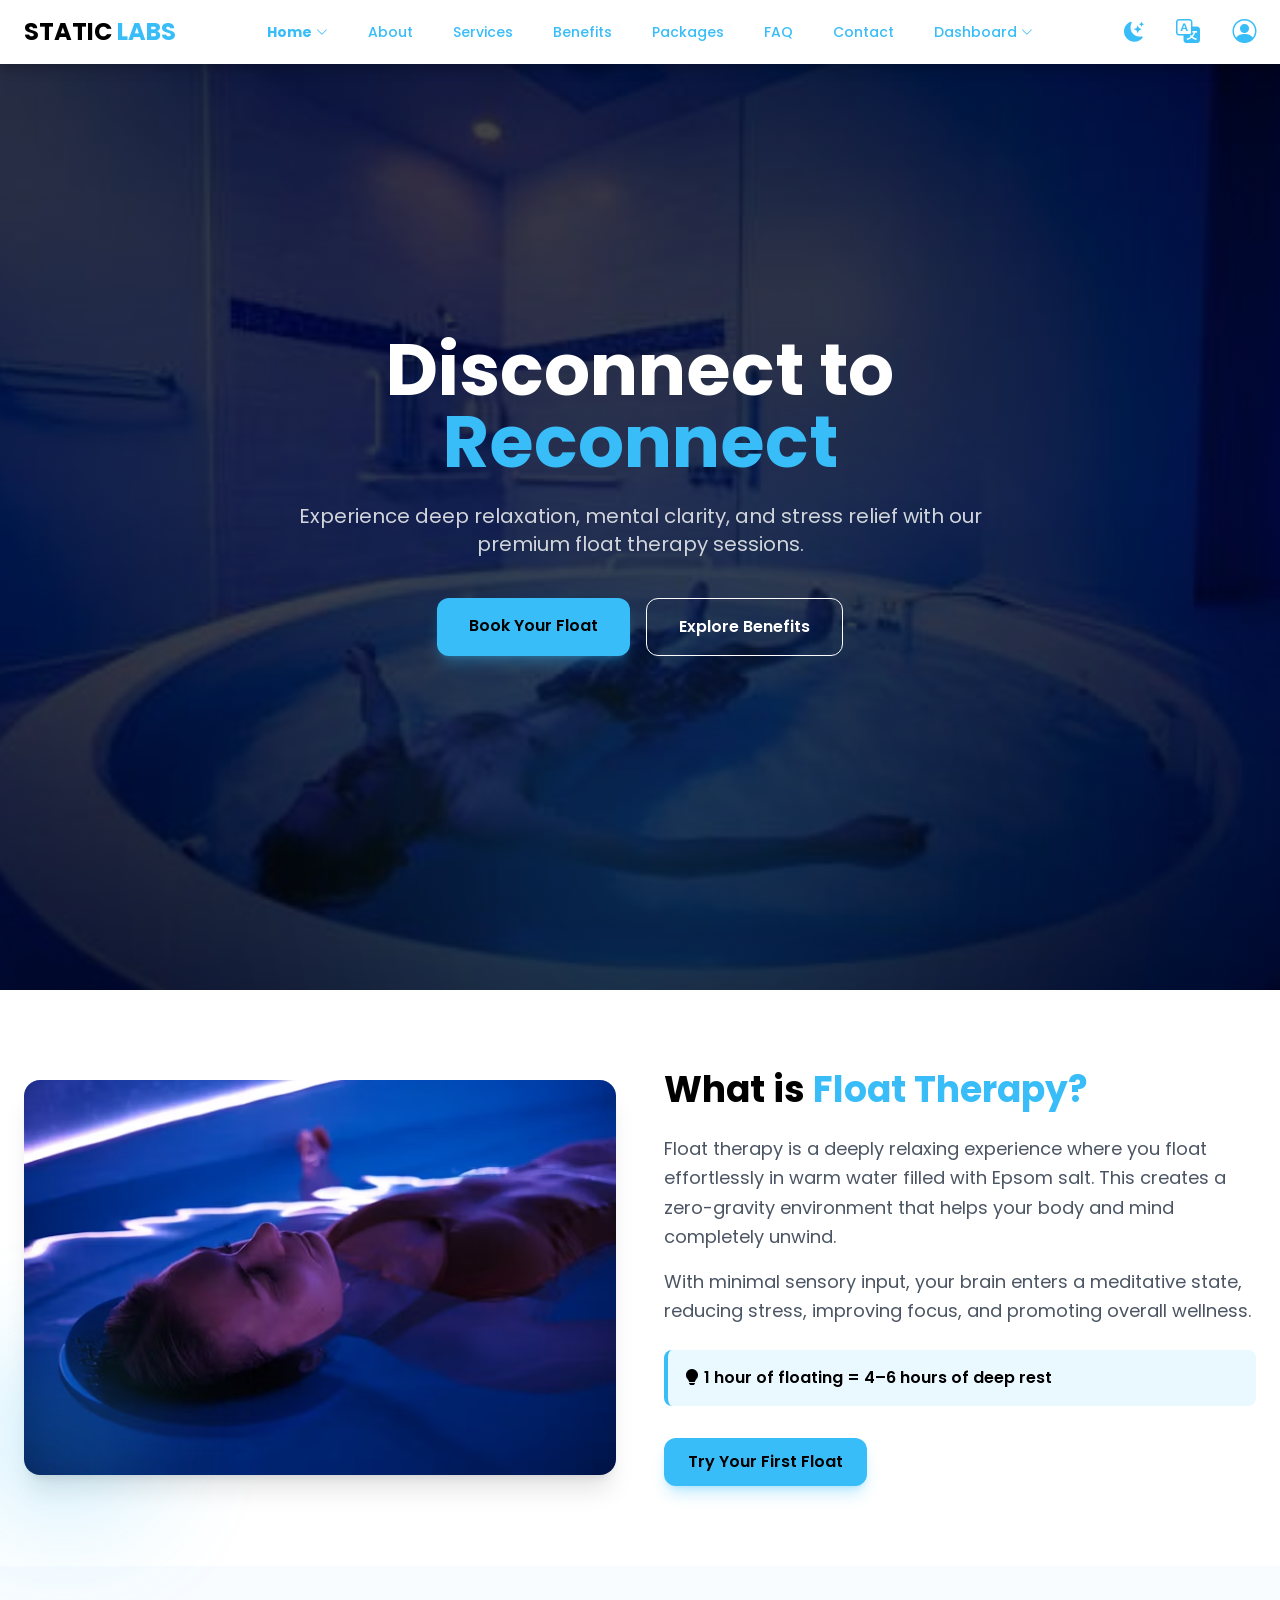
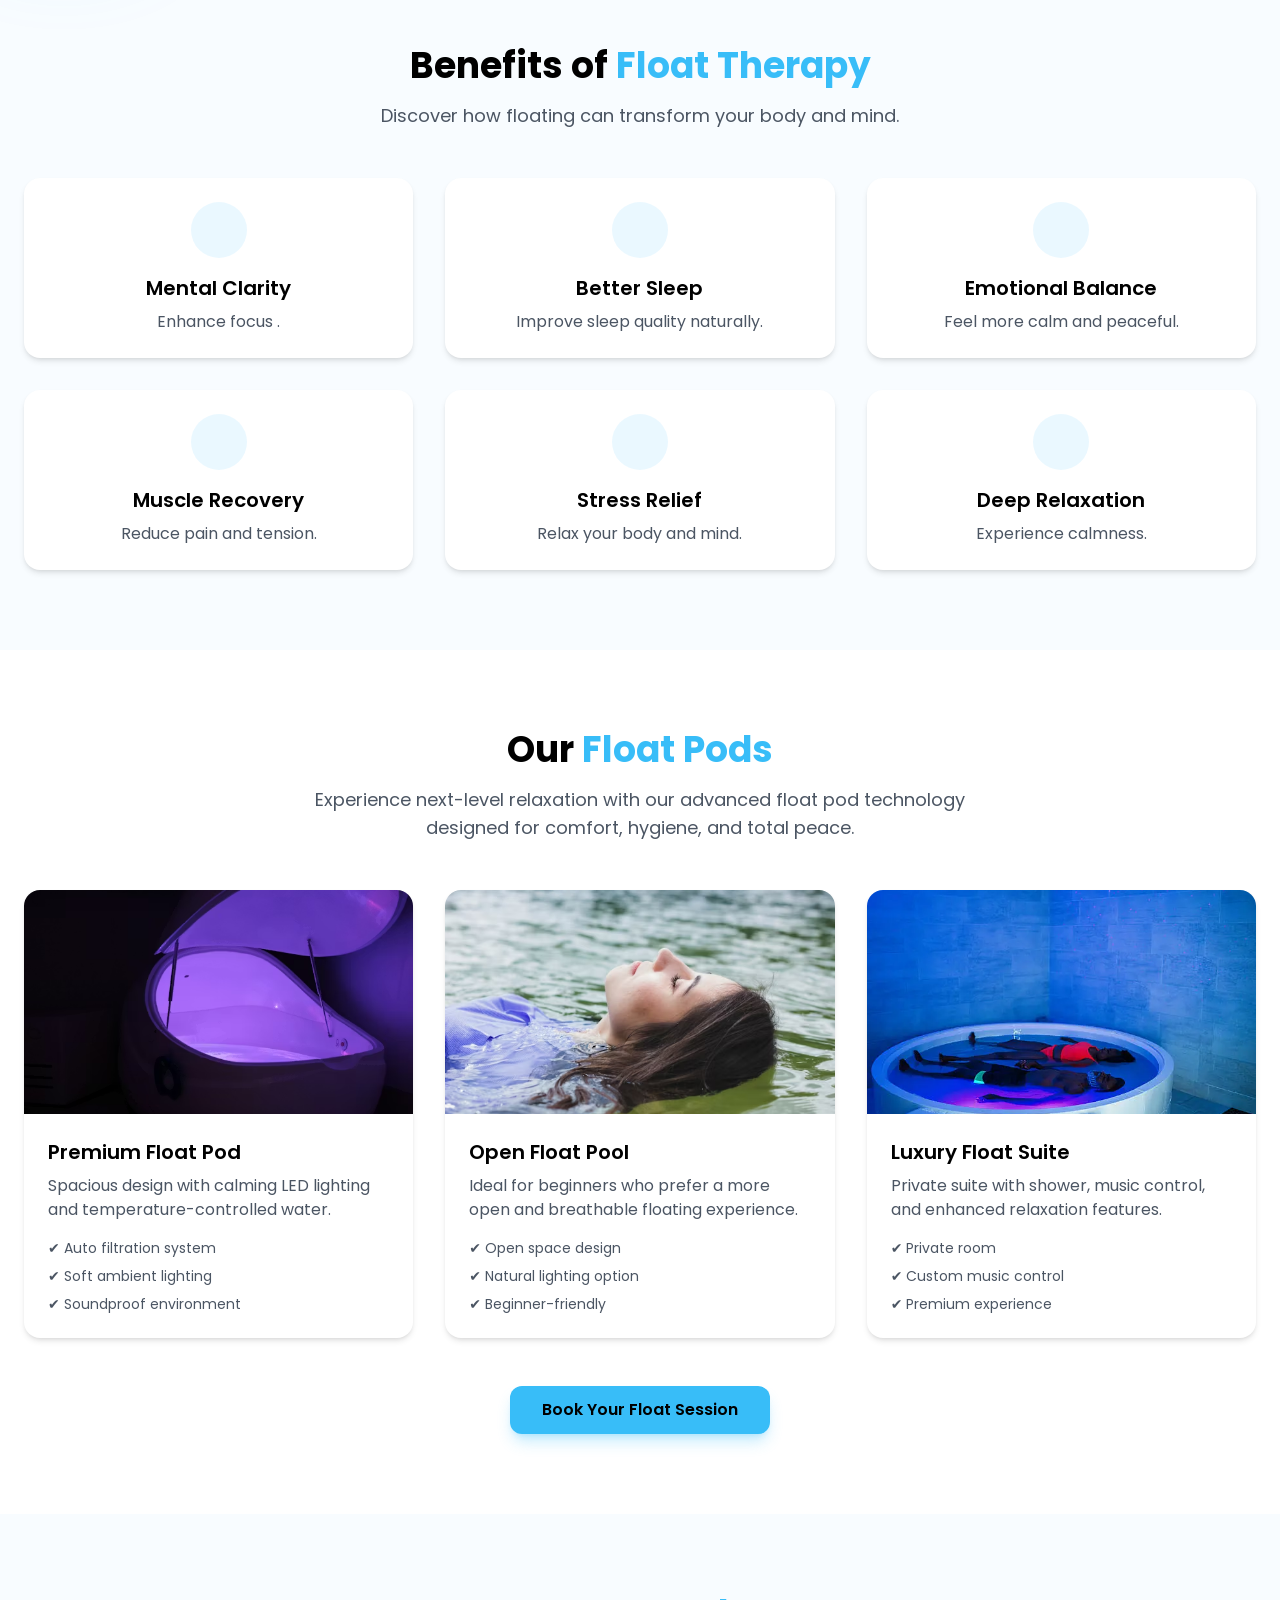
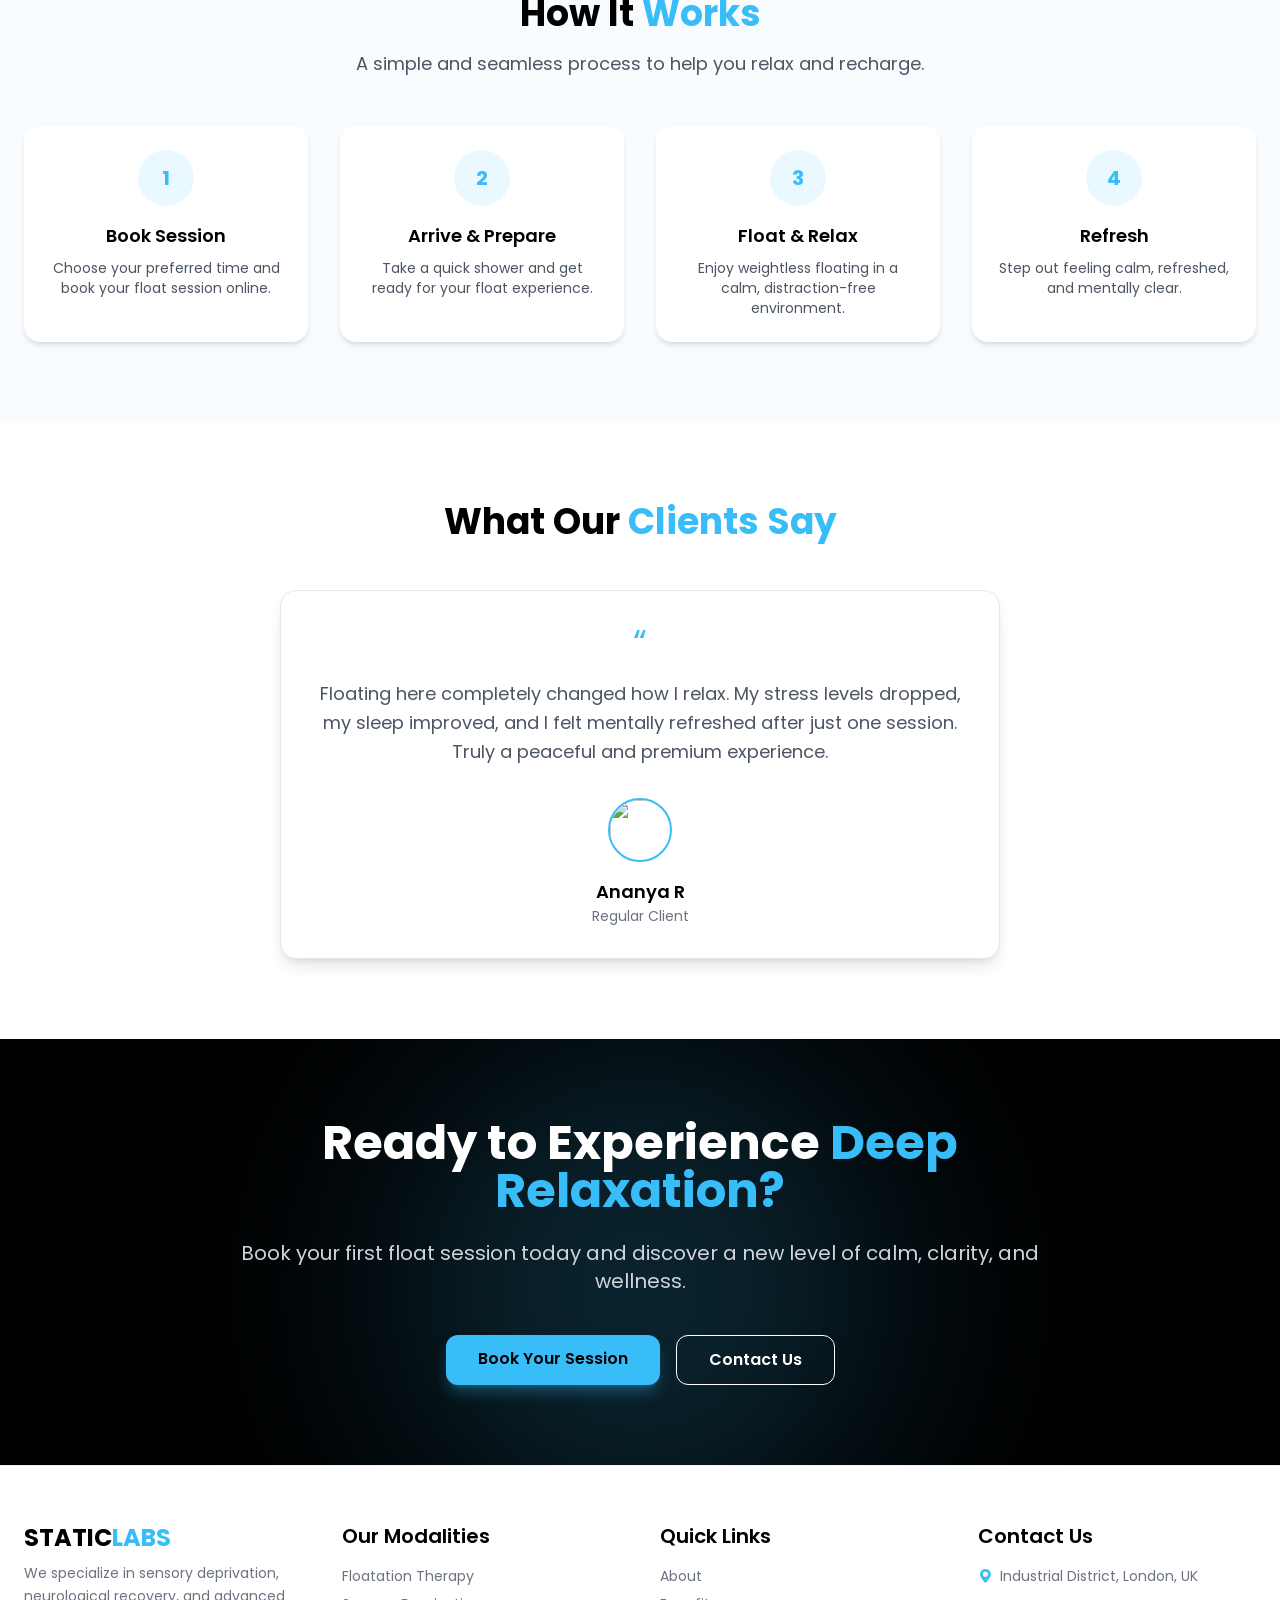
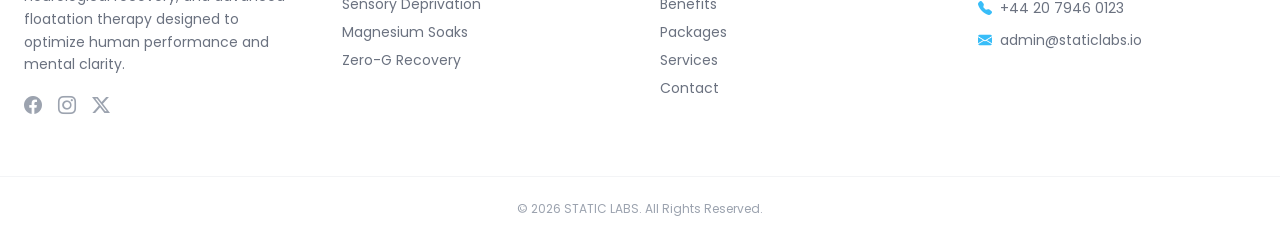
==== float/index.html @ 73366232 "first commit" ====
<!DOCTYPE html>
<html lang="en">

<head>
  <meta charset="UTF-8">
  <meta name="viewport" content="width=device-width, initial-scale=1.0">
  <title>Home1 - Static Labs</title>
  <link rel="icon" href="images/logo.jpeg">
  <script src="tailwind.js"></script>
  <link rel="stylesheet" href="https://cdn.jsdelivr.net/npm/bootstrap-icons@1.11.3/font/bootstrap-icons.min.css">
  <link rel="stylesheet" href="navbar.css">
  <link rel="stylesheet" href="footer.css">
  <link rel="preconnect" href="https://fonts.googleapis.com">
  <link rel="preconnect" href="https://fonts.gstatic.com" crossorigin>
  <script src="https://unpkg.com/lucide@latest"></script>
  <link href="https://fonts.googleapis.com/css2?family=Poppins:wght@300;400;500;600;700&display=swap" rel="stylesheet">
  <style>
    /* RTL */
    .rtl {
      direction: rtl;
    }

    [dir="rtl"] .title {
      margin-right: 20px !important;
    }

    /* THEME TOGGLE */
    :root {
      --home-bg: #ffffff;
      --text-color: #111111;
    }

    [data-theme="dark"] {
      --home-bg: #000000;
      --text-color: #ffffff;
    }

    body {
      background-color: var(--home-bg) !important;
      color: var(--text-color);
      transition: background-color 0.4s ease, color 0.4s ease;
    }

    [data-theme="dark"] section,
    [data-theme="dark"] .card {
      background-color: #000000 !important;
    }

    [data-theme="dark"] .btn,
    [data-theme="dark"] .btn1:hover {
      color: #000000 !important;
    }

    [data-theme="dark"] body,
    [data-theme="dark"] p,
    [data-theme="dark"] h1,
    [data-theme="dark"] h2,
    [data-theme="dark"] h3,
    [data-theme="dark"] h4,
    [data-theme="dark"] h5,
    [data-theme="dark"] h6,
    [data-theme="dark"] span,
    [data-theme="dark"] li,
    [data-theme="dark"] a,
    [data-theme="dark"] label,
    [data-theme="dark"] small,
    [data-theme="dark"] strong,
    [data-theme="dark"] .title {
      color: #ffffff !important;
    }
  </style>
</head>

<body class="font-sans">
  <!-- navbar -->
  <div id="navbar"></div>
  <!-- HERO BANNER -->
<section class="relative min-h-[110vh] flex items-center justify-center bg-black overflow-hidden py-32">

  <!-- Background Image -->
  <img src="images/bg1.jpg"
       class="absolute inset-0 w-full h-full object-cover opacity-50"
       alt="Float Therapy">

  <!-- Overlay Gradient -->
  <div class="absolute inset-0 bg-gradient-to-b from-black/50 via-black/40 to-black/60"></div>

  <!-- Content -->
  <div class="relative z-10 text-center px-6 max-w-3xl">

    <!-- Heading -->
    <h1 class="text-5xl md:text-7xl font-bold text-white leading-tight">
      Disconnect to
      <span class="text-[#38BDF8]">Reconnect</span>
    </h1>

    <!-- Subtext -->
    <p class="mt-6 text-lg md:text-xl text-gray-300">
      Experience deep relaxation, mental clarity, and stress relief with our premium float therapy sessions.
    </p>

    <!-- Buttons -->
    <div class="mt-10 flex flex-col sm:flex-row justify-center gap-4">

      <a href="contact.html"
         class="bg-[#38BDF8] text-black px-8 py-4 rounded-xl font-semibold hover:bg-sky-400 transition shadow-lg shadow-[#38BDF8]/30">
        Book Your Float
      </a>

      <a href="benefits.html"
         class="btn1 border border-white text-white px-8 py-4 rounded-xl font-semibold hover:bg-white hover:text-black transition">
        Explore Benefits
      </a>

    </div>

  </div>

  <!-- Floating Glow -->
  <div class="absolute bottom-[-120px] w-[500px] h-[500px] bg-[#38BDF8] opacity-20 blur-[140px] rounded-full"></div>

</section>
<!-- SECTION1 -->
 <section class="bg-white py-20">
  <div class="max-w-7xl mx-auto px-6 grid md:grid-cols-2 gap-12 items-center">

    <!-- Image -->
    <div class="relative">
      <img src="images/img1.avif"
           alt="Float Therapy"
           class="rounded-2xl shadow-xl">

      <!-- Blue Glow Effect -->
      <div class="absolute -bottom-10 -left-10 w-40 h-40 bg-[#38BDF8] opacity-30 blur-3xl rounded-full"></div>
    </div>

    <!-- Content -->
    <div>
      <h2 class="text-3xl md:text-4xl font-bold text-black leading-tight">
        What is <span class="text-[#38BDF8]">Float Therapy?</span>
      </h2>

      <p class="mt-6 text-gray-600 text-lg leading-relaxed">
        Float therapy is a deeply relaxing experience where you float effortlessly in warm water filled with Epsom salt.
        This creates a zero-gravity environment that helps your body and mind completely unwind.
      </p>

      <p class="mt-4 text-gray-600 text-lg leading-relaxed">
        With minimal sensory input, your brain enters a meditative state, reducing stress, improving focus, and promoting overall wellness.
      </p>

      <!-- Highlight Box -->
      <div class="mt-6 bg-[#38BDF8]/10 border-l-4 border-[#38BDF8] p-4 rounded-lg">
        <p class="text-black font-semibold">
          <i class="bi bi-lightbulb-fill"></i> 1 hour of floating = 4–6 hours of deep rest
        </p>
      </div>

      <!-- CTA -->
      <a href="sign.html"
         class="inline-block mt-8 bg-[#38BDF8] text-black px-6 py-3 rounded-xl font-semibold hover:bg-sky-400 transition shadow-lg shadow-[#38BDF8]/30">
        Try Your First Float
      </a>
    </div>

  </div>
</section>
<!-- SECTION2 -->
 <section id="benefits" class="bg-[#f8fcff] py-20">
  <div class="max-w-7xl mx-auto px-6 text-center">

    <h2 class="text-3xl md:text-4xl font-bold text-black">
      Benefits of <span class="text-[#38BDF8]">Float Therapy</span>
    </h2>

    <p class="mt-4 text-gray-600 text-lg max-w-2xl mx-auto">
      Discover how floating can transform your body and mind.
    </p>

    <div class="mt-12 grid md:grid-cols-2 lg:grid-cols-3 gap-8">

      <!-- Card -->
      <div class="card bg-white p-6 rounded-2xl shadow-md hover:shadow-xl transition">
        <div class="w-14 h-14 flex items-center justify-center rounded-full bg-[#38BDF8]/10 text-[#38BDF8] mx-auto">
          <i data-lucide="brain"></i>
        </div>
        <h3 class="mt-4 text-xl font-semibold text-black">Mental Clarity</h3>
        <p class="mt-2 text-gray-600">Enhance focus .</p>
      </div>

      <!-- Card -->
      <div class="card bg-white p-6 rounded-2xl shadow-md hover:shadow-xl transition">
        <div class="w-14 h-14 flex items-center justify-center rounded-full bg-[#38BDF8]/10 text-[#38BDF8] mx-auto">
          <i data-lucide="moon"></i>
        </div>
        <h3 class="mt-4 text-xl font-semibold text-black">Better Sleep</h3>
        <p class="mt-2 text-gray-600">Improve sleep quality naturally.</p>
      </div>

      <!-- Card -->
      <div class="card bg-white p-6 rounded-2xl shadow-md hover:shadow-xl transition">
        <div class="w-14 h-14 flex items-center justify-center rounded-full bg-[#38BDF8]/10 text-[#38BDF8] mx-auto">
          <i data-lucide="heart"></i>
        </div>
        <h3 class="mt-4 text-xl font-semibold text-black">Emotional Balance</h3>
        <p class="mt-2 text-gray-600">Feel more calm and peaceful.</p>
      </div>

      <!-- Card -->
      <div class="card bg-white p-6 rounded-2xl shadow-md hover:shadow-xl transition">
        <div class="w-14 h-14 flex items-center justify-center rounded-full bg-[#38BDF8]/10 text-[#38BDF8] mx-auto">
          <i data-lucide="activity"></i>
        </div>
        <h3 class="mt-4 text-xl font-semibold text-black">Muscle Recovery</h3>
        <p class="mt-2 text-gray-600">Reduce pain and tension.</p>
      </div>

      <!-- Card -->
      <div class="card bg-white p-6 rounded-2xl shadow-md hover:shadow-xl transition">
        <div class="w-14 h-14 flex items-center justify-center rounded-full bg-[#38BDF8]/10 text-[#38BDF8] mx-auto">
          <i data-lucide="wind"></i>
        </div>
        <h3 class="mt-4 text-xl font-semibold text-black">Stress Relief</h3>
        <p class="mt-2 text-gray-600">Relax your body and mind.</p>
      </div>

      <!-- Card -->
      <div class="card bg-white p-6 rounded-2xl shadow-md hover:shadow-xl transition">
        <div class="w-14 h-14 flex items-center justify-center rounded-full bg-[#38BDF8]/10 text-[#38BDF8] mx-auto">
          <i data-lucide="droplets"></i>
        </div>
        <h3 class="mt-4 text-xl font-semibold text-black">Deep Relaxation</h3>
        <p class="mt-2 text-gray-600">Experience calmness.</p>
      </div>

    </div>

  </div>
</section>
<!-- SECTION3 -->
 <section class="bg-white py-20">
  <div class="max-w-7xl mx-auto px-6 text-center">

    <!-- Heading -->
    <h2 class="text-3xl md:text-4xl  font-bold text-black">
      Our <span class="text-[#38BDF8]">Float Pods</span>
    </h2>

    <p class="mt-4 text-gray-600 text-lg max-w-2xl mx-auto">
      Experience next-level relaxation with our advanced float pod technology designed for comfort, hygiene, and total peace.
    </p>

    <!-- Cards -->
    <div class="mt-12 grid lg:grid-cols-3 md:grid-cols-2 gap-8">

      <!-- Card 1 -->
      <div class="card bg-white rounded-2xl shadow-md hover:shadow-2xl transition overflow-hidden group">
        
        <div class="overflow-hidden">
          <img src="images/img2.avif"
               class="w-full h-56 object-cover group-hover:scale-105 transition duration-500"
               alt="Float Pod">
        </div>

        <div class="p-6 text-left">
          <h3 class="text-xl font-semibold text-black">Premium Float Pod</h3>
          <p class="mt-2 text-gray-600">
            Spacious design with calming LED lighting and temperature-controlled water.
          </p>

          <ul class="mt-4 space-y-2 text-gray-600 text-sm">
            <li>✔ Auto filtration system</li>
            <li>✔ Soft ambient lighting</li>
            <li>✔ Soundproof environment</li>
          </ul>
        </div>

      </div>

      <!-- Card 2 -->
      <div class="card bg-white rounded-2xl shadow-md hover:shadow-2xl transition overflow-hidden group">
        
        <div class="overflow-hidden">
          <img src="images/img3.avif"
               class="w-full h-56 object-cover group-hover:scale-105 transition duration-500"
               alt="Float Tank">
        </div>

        <div class="p-6 text-left">
          <h3 class="text-xl font-semibold text-black">Open Float Pool</h3>
          <p class="mt-2 text-gray-600">
            Ideal for beginners who prefer a more open and breathable floating experience.
          </p>

          <ul class="mt-4 space-y-2 text-gray-600 text-sm">
            <li>✔ Open space design</li>
            <li>✔ Natural lighting option</li>
            <li>✔ Beginner-friendly</li>
          </ul>
        </div>

      </div>

      <!-- Card 3 -->
      <div class="card bg-white rounded-2xl shadow-md hover:shadow-2xl transition overflow-hidden group">
        
        <div class="overflow-hidden">
          <img src="images/img4.webp"
               class="w-full h-56 object-cover group-hover:scale-105 transition duration-500"
               alt="Luxury Float">
        </div>

        <div class="p-6 text-left">
          <h3 class="text-xl font-semibold text-black">Luxury Float Suite</h3>
          <p class="mt-2 text-gray-600">
            Private suite with shower, music control, and enhanced relaxation features.
          </p>

          <ul class="mt-4 space-y-2 text-gray-600 text-sm">
            <li>✔ Private room</li>
            <li>✔ Custom music control</li>
            <li>✔ Premium experience</li>
          </ul>
        </div>

      </div>

    </div>

    <!-- CTA -->
    <a href="contact.html"
       class="inline-block mt-12 bg-[#38BDF8] text-black px-8 py-3 rounded-xl font-semibold hover:bg-sky-400 transition shadow-lg shadow-[#38BDF8]/30">
      Book Your Float Session
    </a>

  </div>
</section>
<!-- SECTION4 -->
 <section class="bg-[#f8fcff] py-20">

  <div class="max-w-7xl mx-auto px-6 text-center">

    <!-- Heading -->
    <h2 class="text-3xl md:text-4xl font-bold text-black">
      How It <span class="text-[#38BDF8]">Works</span>
    </h2>

    <p class="mt-4 text-gray-600 text-lg max-w-2xl mx-auto">
      A simple and seamless process to help you relax and recharge.
    </p>

    <!-- Steps -->
    <div class="mt-12 grid lg:grid-cols-4  md:grid-cols-2 gap-8">

      <!-- Step 1 -->
      <div class="card bg-white p-6 rounded-2xl shadow-md hover:shadow-xl transition">
        <div class="w-14 h-14 mx-auto flex items-center justify-center rounded-full bg-[#38BDF8]/10 text-[#38BDF8] text-xl font-bold">
          1
        </div>
        <h3 class="mt-4 text-lg font-semibold text-black">Book Session</h3>
        <p class="mt-2 text-gray-600 text-sm">
          Choose your preferred time and book your float session online.
        </p>
      </div>

      <!-- Step 2 -->
      <div class="card bg-white p-6 rounded-2xl shadow-md hover:shadow-xl transition">
        <div class="w-14 h-14 mx-auto flex items-center justify-center rounded-full bg-[#38BDF8]/10 text-[#38BDF8] text-xl font-bold">
          2
        </div>
        <h3 class="mt-4 text-lg font-semibold text-black">Arrive & Prepare</h3>
        <p class="mt-2 text-gray-600 text-sm">
          Take a quick shower and get ready for your float experience.
        </p>
      </div>

      <!-- Step 3 -->
      <div class="card bg-white p-6 rounded-2xl shadow-md hover:shadow-xl transition">
        <div class="w-14 h-14 mx-auto flex items-center justify-center rounded-full bg-[#38BDF8]/10 text-[#38BDF8] text-xl font-bold">
          3
        </div>
        <h3 class="mt-4 text-lg font-semibold text-black">Float & Relax</h3>
        <p class="mt-2 text-gray-600 text-sm">
          Enjoy weightless floating in a calm, distraction-free environment.
        </p>
      </div>

      <!-- Step 4 -->
      <div class="card bg-white p-6 rounded-2xl shadow-md hover:shadow-xl transition">
        <div class="w-14 h-14 mx-auto flex items-center justify-center rounded-full bg-[#38BDF8]/10 text-[#38BDF8] text-xl font-bold">
          4
        </div>
        <h3 class="mt-4 text-lg font-semibold text-black">Refresh</h3>
        <p class="mt-2 text-gray-600 text-sm">
          Step out feeling calm, refreshed, and mentally clear.
        </p>
      </div>

    </div>

  </div>

</section>
<!-- SECTION5 -->
<section class="bg-white py-20">

  <div class="max-w-3xl mx-auto px-6 text-center">

    <!-- Heading -->
    <h2 class="text-3xl md:text-4xl font-bold text-black">
      What Our <span class="text-[#38BDF8]">Clients Say</span>
    </h2>

    <!-- Card -->
    <div class="card mt-12 bg-white border border-gray-200 rounded-2xl p-8 shadow-lg hover:shadow-2xl transition">

      <!-- Quote Icon -->
      <div class="text-[#38BDF8] text-4xl mb-4">“</div>

      <!-- Text -->
      <p class="text-gray-600 text-lg leading-relaxed">
        Floating here completely changed how I relax. My stress levels dropped,
        my sleep improved, and I felt mentally refreshed after just one session.
        Truly a peaceful and premium experience.
      </p>

      <!-- User -->
      <div class="mt-8 flex flex-col items-center">

        <img src="https://randomuser.me/api/portraits/women/44.jpg"
             class="w-16 h-16 rounded-full object-cover border-2 border-[#38BDF8]">

        <h4 class="mt-4 text-black font-semibold text-lg">Ananya R</h4>
        <p class="text-gray-500 text-sm">Regular Client</p>

      </div>

    </div>

  </div>

</section>
<!-- SECTION6 -->
 <section class="relative py-20 bg-black overflow-hidden">

  <!-- Background Glow -->
  <div class="absolute inset-0">
    <div class="absolute top-0 left-1/2 -translate-x-1/2 w-[500px] h-[500px] bg-[#38BDF8] opacity-20 blur-[120px] rounded-full"></div>
  </div>

  <!-- Content -->
  <div class="relative z-10 max-w-4xl mx-auto px-6 text-center">

    <!-- Heading -->
    <h2 class="text-3xl md:text-5xl font-bold text-white leading-tight">
      Ready to Experience
      <span class="text-[#38BDF8]">Deep Relaxation?</span>
    </h2>

    <!-- Subtext -->
    <p class="mt-6 text-gray-300 text-lg md:text-xl">
      Book your first float session today and discover a new level of calm, clarity, and wellness.
    </p>

    <!-- Buttons -->
    <div class="mt-10 flex flex-col sm:flex-row justify-center gap-4">

      <!-- Primary -->
      <a href="sign.html"
         class="bg-[#38BDF8] text-black px-8 py-3 rounded-xl font-semibold hover:bg-sky-400 transition shadow-lg shadow-[#38BDF8]/30">
        Book Your Session
      </a>

      <!-- Secondary -->
      <a href="contact.html"
         class="btn1 border border-white text-white px-8 py-3 rounded-xl font-semibold hover:bg-white hover:text-black transition">
        Contact Us
      </a>

    </div>

  </div>

</section>
  <!-- FOOTER -->
  <div id="footer"></div>
  <script>
    tailwind.config = {
      theme: {
        extend: {
          fontFamily: {
            sans: ['Poppins', 'ui-sans-serif', 'system-ui'],
          },
        },
      },
    }
    lucide.createIcons();
  </script>
  <script src="navbar.js"></script>
  <script src="footer.js"></script>
</body>

</html>
---- float/navbar.css ----
html,
body {
  max-width: 100% !important;
  overflow-x: hidden !important;
  margin: 0;
  padding: 0;
}

.mobile-toggle {
  display: none;
}

.nav-active {
  font-weight: 700;
  position: relative;
}

.nav-active::after {
  content: "";
  position: absolute;
  left: 0;
  bottom: -6px;
  width: 100%;
  height: 2px;
  background-color: #38BDF8;
  border-radius: 2px;
}

[dir="rtl"] #profileMenu {
  margin-right: -20px;
}

.home-active {
  font-weight: 700 !important;
  position: relative;
}

#homeDropdownMenu li a.nav-active::after {
  display: none;
}

#dashboardDropdownMenu li a.nav-active::after {
  display: none;
}

#profileMenu li a.nav-active::after {
  display: none;
}

[data-theme="dark"] #homeDropdownMenu {
  background-color: #000000 !important;
}

[data-theme="dark"] #homeDropdownMenu a:hover {
  color: #000000 !important;
}

[data-theme="dark"] #dashboardDropdownMenu,
[data-theme="dark"] #profileMenu {
  background-color: #000000 !important;
}

[data-theme="dark"] #dashboardDropdownMenu a:hover,
[data-theme="dark"] #profileMenu a:hover {
  color: #000000 !important;
}
[data-theme="dark"]  #hamburgerBtn i,
[data-theme="dark"]  #closeMenuBtn i,
[data-theme="dark"]  #rightButtons i,
[data-theme="dark"]  #rightButtons button{
  color: white !important;
}

[data-theme="dark"] #mainNavbar,
[data-theme="dark"] #mobileMenu {
  background-color: #353535 !important;
}

@media (max-width: 1441px) {
  [dir="rtl"] #profileMenu {
    margin-right: -120px;
  }
}

@media (max-width: 1281px) {
  [dir="rtl"] #profileMenu {
    margin-right: -150px !important;
  }
}

@media (max-width: 1024px) {
  #navLinks {
    gap: 25px;
  }
}

@media (max-width: 820px) {
  #centerLinksWrapper {
    display: none !important;
  }

  #rightButtons .text-xl,
  #rightButtons .text-2xl {
    font-size: 1.25rem;
  }

}

@media (min-width: 821px) {
  #hamburgerBtn {
    display: none !important;
  }

  #mobileMenuOverlay,
  #mobileMenu {
    display: none !important;
  }
}

.mobile-menu-open {
  overflow: hidden;
}

#mobileMenu.active {
  transform: translateX(0);
}

#mobileMenuOverlay.active {
  display: block !important;
}

/* Animation for mobile dropdown */
#mobileDropdownMenu {
  transition: max-height 0.3s ease-out;
}

#mobileDropdownMenu.show {
  display: block !important;
  animation: slideDown 0.3s ease-out;
}

[dir="rtl"] #mobileProfileMenu {
  margin-right: -120px;
}

#hamburgerBtn i {
  color: #38BDF8;
}

@keyframes slideDown {
  from {
    opacity: 0;
    transform: translateY(-10px);
  }

  to {
    opacity: 1;
    transform: translateY(0);
  }
}

@media (min-width: 821px) {
  #centerLinksWrapper {
    display: flex !important;
  }

  .lg\\:flex {
    display: flex !important;
  }
}

@media (max-width:800px) {
  .nav-active::after {
    display: none;
    font-weight: 900;
  }
}

@media (max-width:426px) {

  #theme-toggle i {
    font-size: 15px;
  }

  #hamburgerBtn i {
    font-size: 20px;
    color: #38BDF8;
  }

  #closeMenuBtn {
    font-size: 20px;
  }

  #rightButtons {
    gap: 1rem;
  }

  [dir="rtl"] #mobileProfileMenu {
    margin-right: -110px;
  }
}

/* #mobileMenu,
#mobileMenu a,
#mobileMenu span,
#mobileMenu h2,
#mobileMenu button {
  color: white !important;
} */


.h5 {
  color: #a1def8;
  color: #38BDF8;
}
---- float/footer.css ----
[data-theme="dark"] footer {
  background-color: #353535 !important;
}
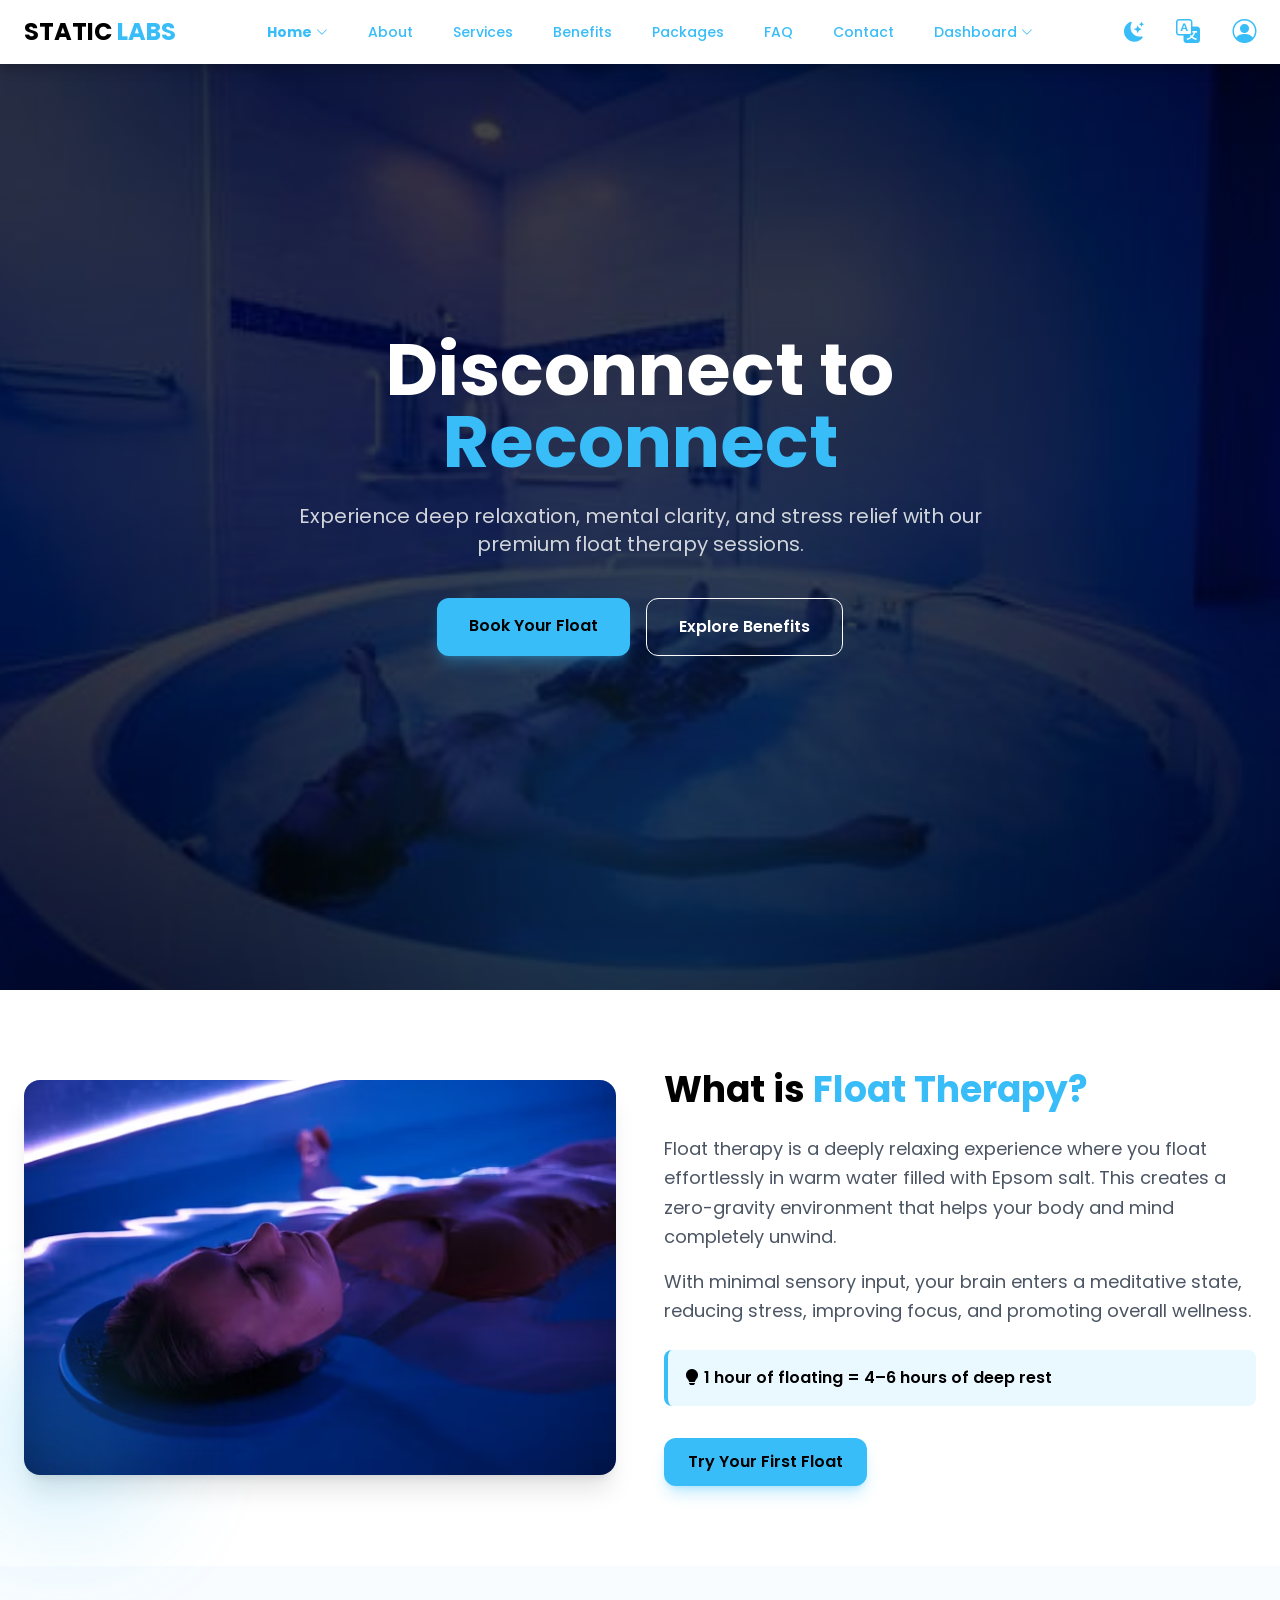
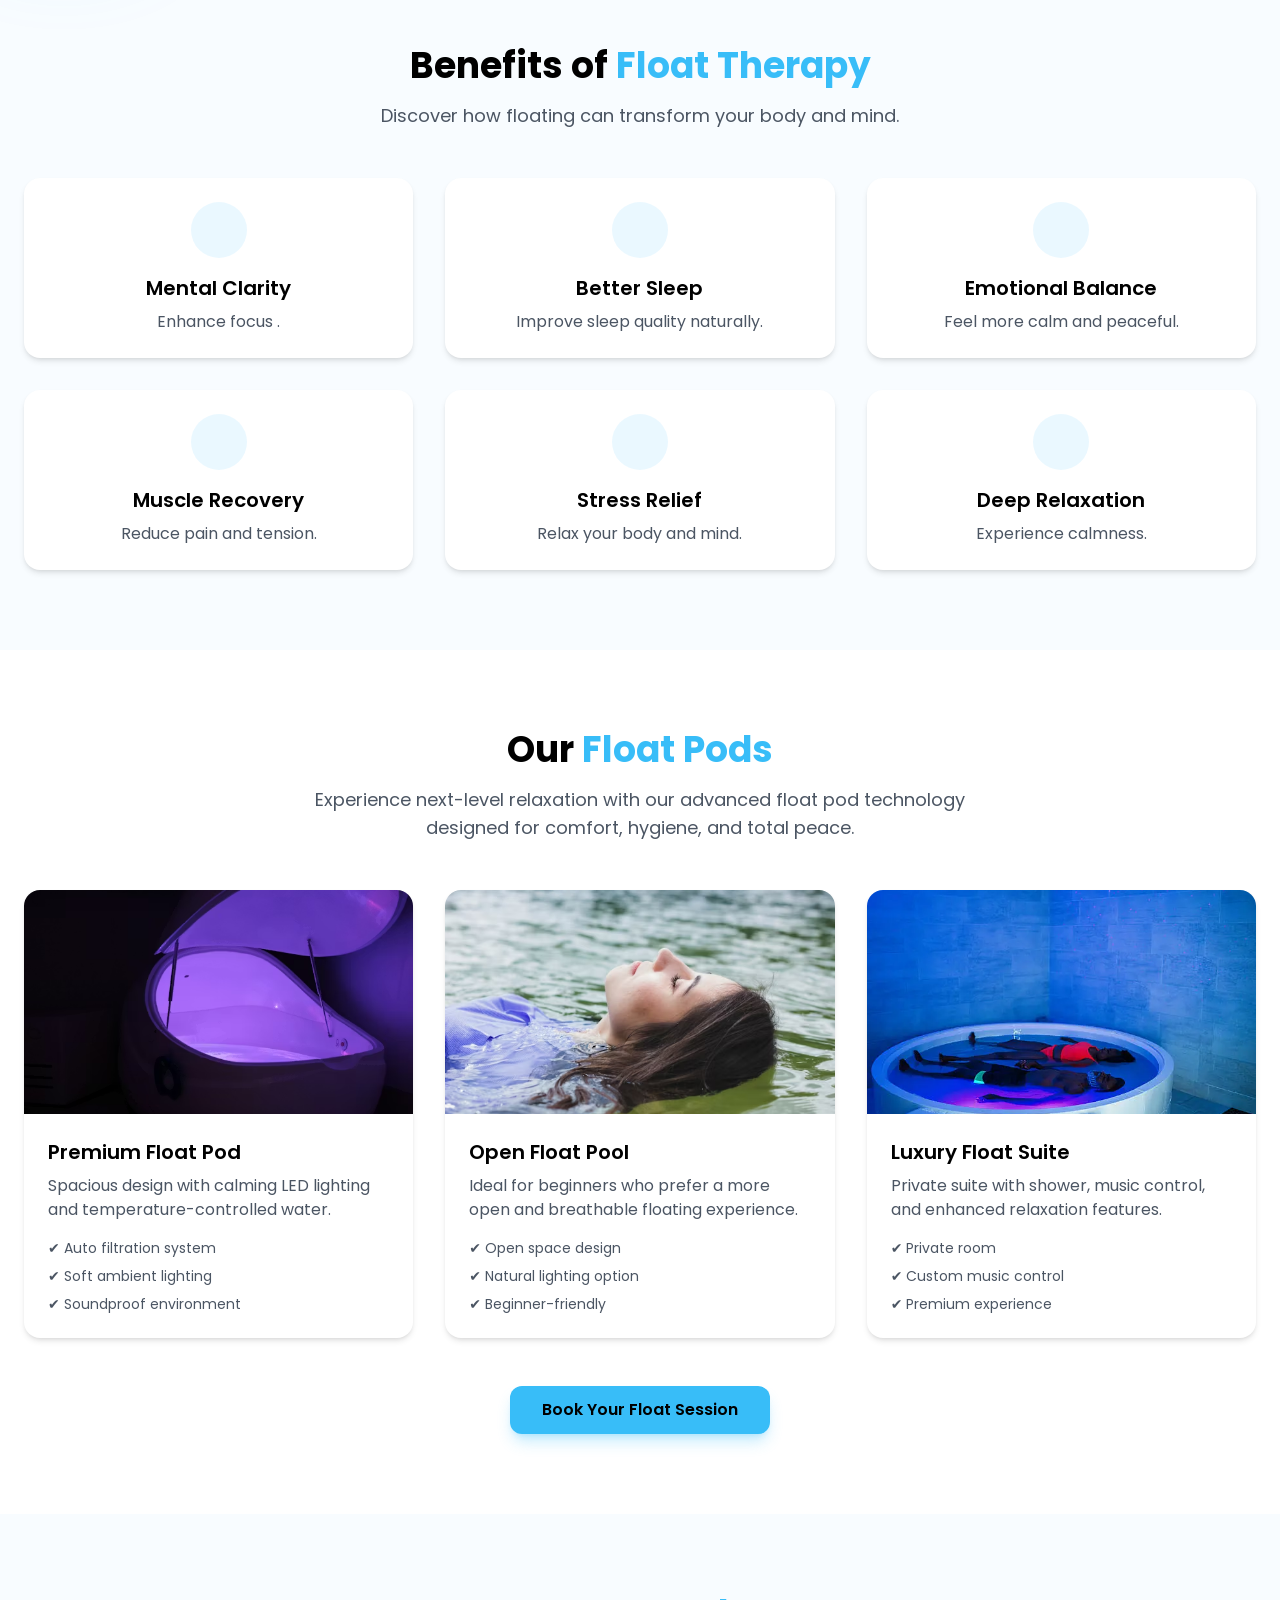
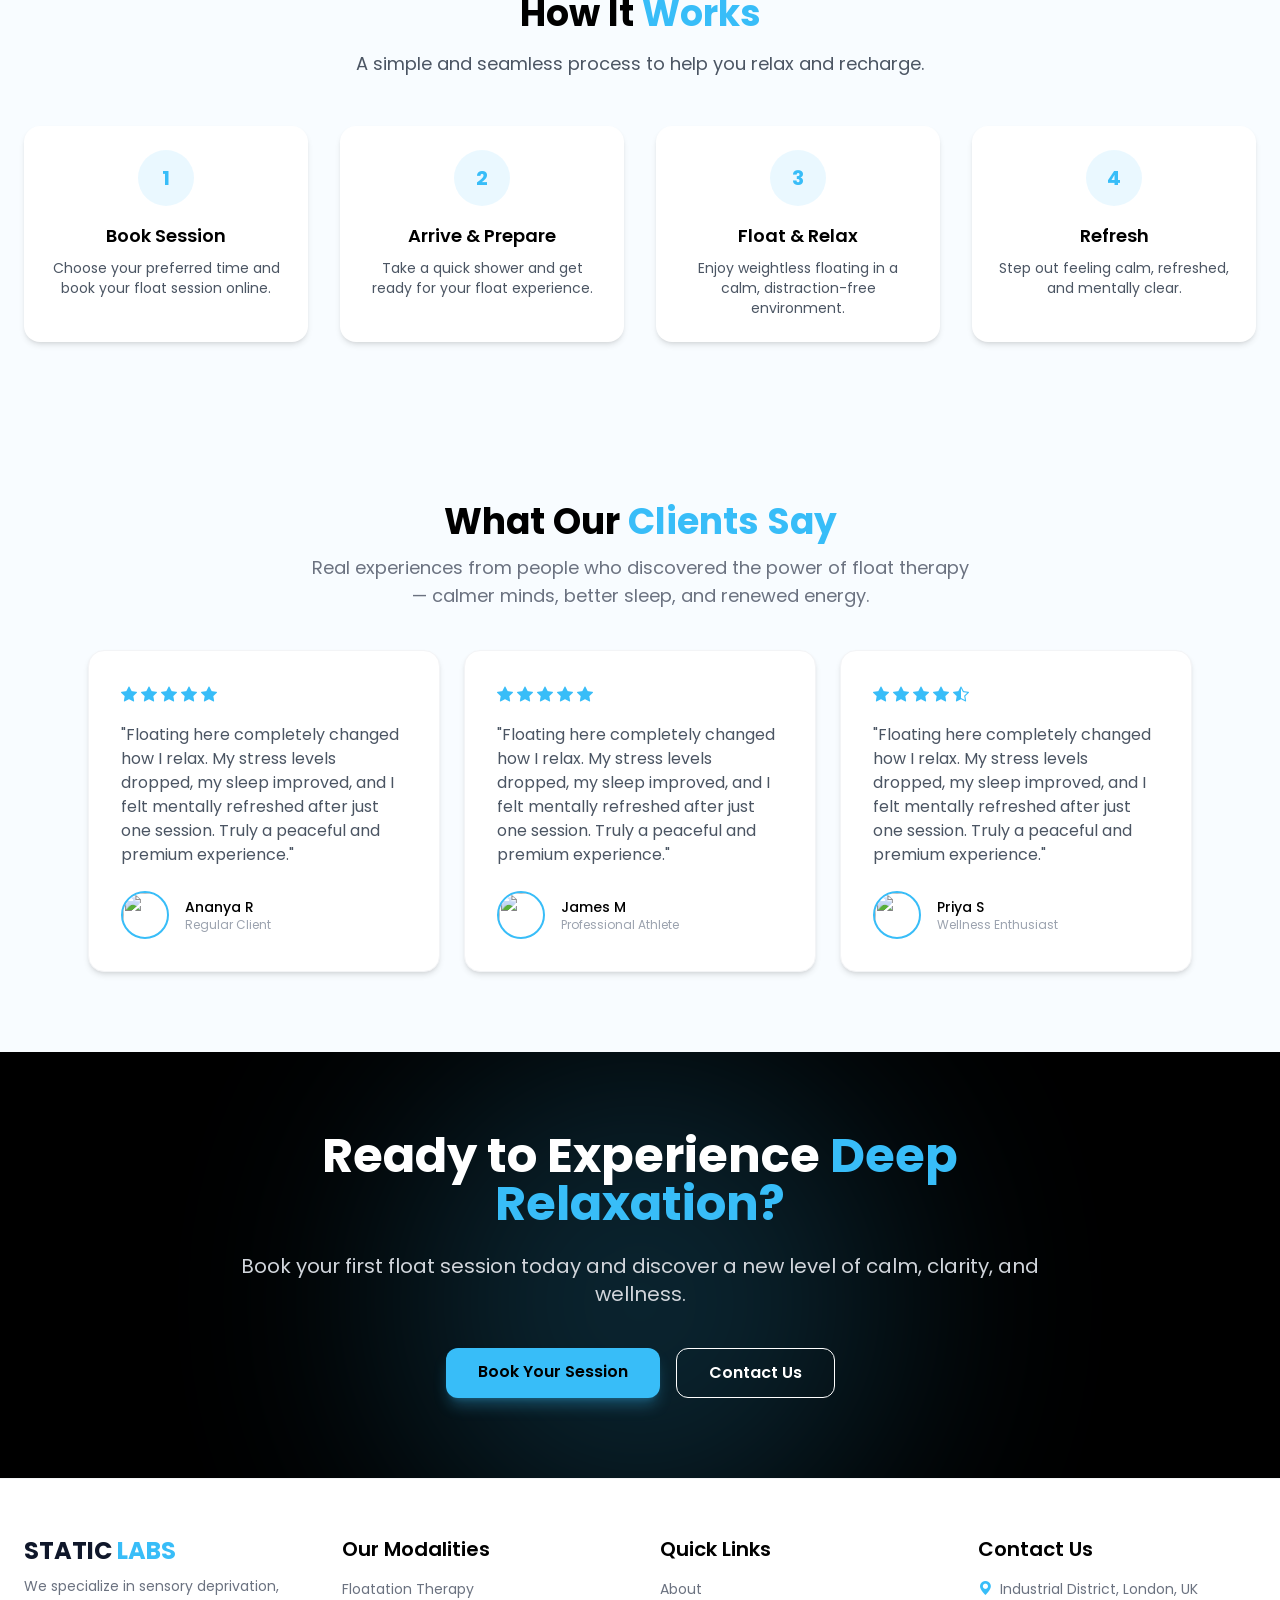
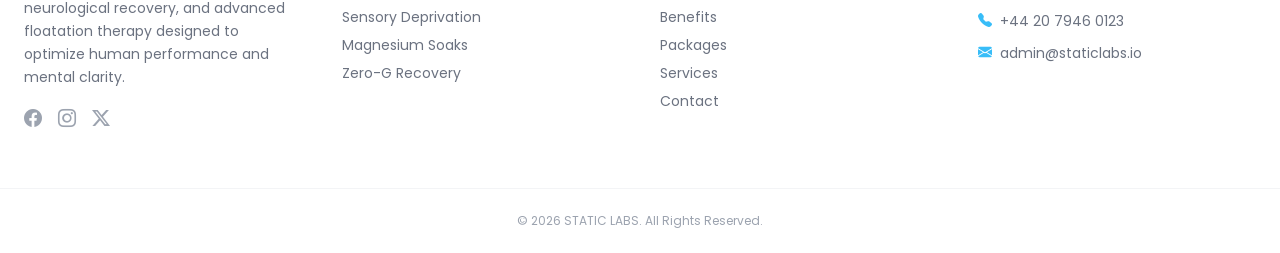
==== commit d58267d4: "Update index.html" ====
--- a/float/index.html
+++ b/float/index.html
@@ -43,7 +43,8 @@
 
     [data-theme="dark"] section,
     [data-theme="dark"] .card {
-      background-color: #000000 !important;
+      background-color: #111111 !important;
+      border-color: #333333 !important;
     }
 
     [data-theme="dark"] .btn,
@@ -402,37 +403,75 @@
 
 </section>
 <!-- SECTION5 -->
-<section class="bg-white py-20">
-
-  <div class="max-w-3xl mx-auto px-6 text-center">
+<section class="bg-[#f8fcff] py-16 md:py-20">
+
+  <div class="max-w-6xl mx-auto px-4 sm:px-6 text-center">
 
     <!-- Heading -->
-    <h2 class="text-3xl md:text-4xl font-bold text-black">
+    <h2 class="text-2xl sm:text-3xl md:text-4xl font-bold text-black">
       What Our <span class="text-[#38BDF8]">Clients Say</span>
     </h2>
 
-    <!-- Card -->
-    <div class="card mt-12 bg-white border border-gray-200 rounded-2xl p-8 shadow-lg hover:shadow-2xl transition">
-
-      <!-- Quote Icon -->
-      <div class="text-[#38BDF8] text-4xl mb-4">“</div>
-
-      <!-- Text -->
-      <p class="text-gray-600 text-lg leading-relaxed">
-        Floating here completely changed how I relax. My stress levels dropped,
-        my sleep improved, and I felt mentally refreshed after just one session.
-        Truly a peaceful and premium experience.
-      </p>
-
-      <!-- User -->
-      <div class="mt-8 flex flex-col items-center">
-
-        <img src="https://randomuser.me/api/portraits/women/44.jpg"
-             class="w-16 h-16 rounded-full object-cover border-2 border-[#38BDF8]">
-
-        <h4 class="mt-4 text-black font-semibold text-lg">Ananya R</h4>
-        <p class="text-gray-500 text-sm">Regular Client</p>
-
+    <!-- Subheading -->
+    <p class="mt-3 text-gray-500 text-sm sm:text-base md:text-lg max-w-2xl mx-auto">
+      Real experiences from people who discovered the power of float therapy — calmer minds, better sleep, and renewed energy.
+    </p>
+
+    <!-- Testimonial Grid: 1 col → 2 col tablet → 3 col desktop -->
+    <div class="mt-10 grid grid-cols-1 sm:grid-cols-2 lg:grid-cols-3 gap-6">
+
+      <!-- Testimonial 1 -->
+      <div class="card bg-white border border-gray-100 rounded-2xl p-6 sm:p-8 shadow-md hover:shadow-xl transition flex flex-col text-left">
+        <div class="flex gap-1 text-[#38BDF8] mb-4">
+          <i class="bi bi-star-fill"></i><i class="bi bi-star-fill"></i><i class="bi bi-star-fill"></i><i class="bi bi-star-fill"></i><i class="bi bi-star-fill"></i>
+        </div>
+        <p class="text-gray-600 text-sm sm:text-base leading-relaxed flex-1">
+          "Floating here completely changed how I relax. My stress levels dropped, my sleep improved, and I felt mentally refreshed after just one session. Truly a peaceful and premium experience."
+        </p>
+        <div class="mt-6 flex items-center gap-4">
+          <img src="https://randomuser.me/api/portraits/women/44.jpg"
+               class="w-12 h-12 rounded-full object-cover border-2 border-[#38BDF8] flex-shrink-0">
+          <div>
+            <h4 class="text-black text-sm font-medium">Ananya R</h4>
+            <p class="text-gray-400 text-xs">Regular Client</p>
+          </div>
+        </div>
+      </div>
+
+      <!-- Testimonial 2 -->
+      <div class="card bg-white border border-gray-100 rounded-2xl p-6 sm:p-8 shadow-md hover:shadow-xl transition flex flex-col text-left">
+        <div class="flex gap-1 text-[#38BDF8] mb-4">
+          <i class="bi bi-star-fill"></i><i class="bi bi-star-fill"></i><i class="bi bi-star-fill"></i><i class="bi bi-star-fill"></i><i class="bi bi-star-fill"></i>
+        </div>
+         <p class="text-gray-600 text-sm sm:text-base leading-relaxed flex-1">
+          "Floating here completely changed how I relax. My stress levels dropped, my sleep improved, and I felt mentally refreshed after just one session. Truly a peaceful and premium experience."
+        </p>
+        <div class="mt-6 flex items-center gap-4">
+          <img src="https://randomuser.me/api/portraits/men/32.jpg"
+               class="w-12 h-12 rounded-full object-cover border-2 border-[#38BDF8] flex-shrink-0">
+          <div>
+            <h4 class="text-black text-sm font-medium">James M</h4>
+            <p class="text-gray-400 text-xs">Professional Athlete</p>
+          </div>
+        </div>
+      </div>
+
+      <!-- Testimonial 3 -->
+      <div class="card bg-white border border-gray-100 rounded-2xl p-6 sm:p-8 shadow-md hover:shadow-xl transition flex flex-col text-left sm:col-span-2 lg:col-span-1">
+        <div class="flex gap-1 text-[#38BDF8] mb-4">
+          <i class="bi bi-star-fill"></i><i class="bi bi-star-fill"></i><i class="bi bi-star-fill"></i><i class="bi bi-star-fill"></i><i class="bi bi-star-half"></i>
+        </div>
+          <p class="text-gray-600 text-sm sm:text-base leading-relaxed flex-1">
+          "Floating here completely changed how I relax. My stress levels dropped, my sleep improved, and I felt mentally refreshed after just one session. Truly a peaceful and premium experience."
+        </p>
+        <div class="mt-6 flex items-center gap-4">
+          <img src="https://randomuser.me/api/portraits/women/68.jpg"
+               class="w-12 h-12 rounded-full object-cover border-2 border-[#38BDF8] flex-shrink-0">
+          <div>
+            <h4 class="text-black text-sm font-medium">Priya S</h4>
+            <p class="text-gray-400 text-xs">Wellness Enthusiast</p>
+          </div>
+        </div>
       </div>
 
     </div>
@@ -500,4 +539,4 @@
   <script src="footer.js"></script>
 </body>
 
-</html>+</html>
--- a/float/footer.css
+++ b/float/footer.css
@@ -1,3 +1,3 @@
 [data-theme="dark"] footer {
-  background-color: #353535 !important;
-}+  background-color: #111111 !important;
+}
